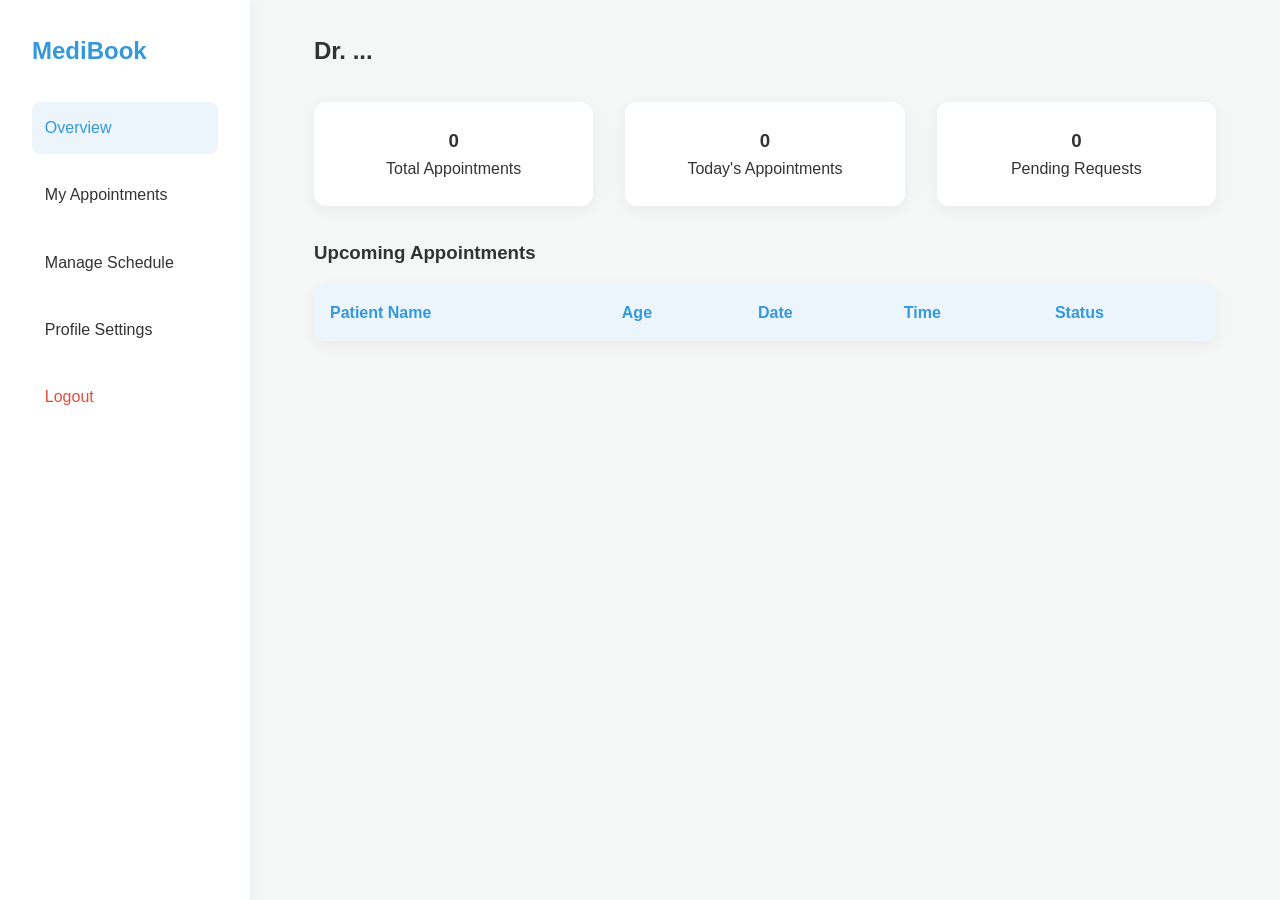
==== templates/doctor_dashboard.html @ 27b3cee6 "project upload" ====
<!DOCTYPE html>
<html lang="en">
<head>
    <meta charset="UTF-8">
    <meta name="viewport" content="width=device-width, initial-scale=1.0">
    <title>Doctor Dashboard - MediBook</title>
    <link rel="stylesheet" href="/static/css/style.css">
    <style>
        .sidebar {
            width: 250px;
            background: var(--white);
            height: 100vh;
            position: fixed;
            padding: 2rem;
            box-shadow: var(--shadow-soft);
        }
        .main-content {
            margin-left: 250px;
            padding: 2rem 5%;
        }
        .sidebar-links {
            list-style: none;
            margin-top: 2rem;
        }
        .sidebar-links li {
            margin-bottom: 1rem;
        }
        .sidebar-links a {
            text-decoration: none;
            color: var(--text-dark);
            font-weight: 500;
            display: block;
            padding: 0.8rem;
            border-radius: 8px;
            transition: background 0.3s;
        }
        .sidebar-links a:hover, .sidebar-links a.active {
            background: var(--pastel-blue);
            color: var(--secondary-color);
        }
        .stats-grid {
            display: grid;
            grid-template-columns: repeat(3, 1fr);
            gap: 2rem;
            margin-bottom: 2rem;
        }
        .stat-card {
            background: var(--white);
            padding: 1.5rem;
            border-radius: var(--border-radius);
            box-shadow: var(--shadow-soft);
            text-align: center;
        }
        .appointment-table {
            width: 100%;
            background: var(--white);
            border-radius: var(--border-radius);
            box-shadow: var(--shadow-soft);
            overflow: hidden;
            border-collapse: collapse;
        }
        .appointment-table th, .appointment-table td {
            padding: 1rem;
            text-align: left;
            border-bottom: 1px solid #eee;
        }
        .appointment-table th {
            background: var(--pastel-blue);
            color: var(--secondary-color);
        }
    </style>
</head>
<body>
    <div class="sidebar">
        <a href="/" class="logo">MediBook</a>
        <ul class="sidebar-links">
            <li><a href="#" class="active" onclick="showSection('overview')">Overview</a></li>
            <li><a href="#" onclick="showSection('appointments')">My Appointments</a></li>
            <li><a href="#" onclick="showSection('availability')">Manage Schedule</a></li>
            <li><a href="#" onclick="showSection('profile')">Profile Settings</a></li>
            <li><a href="/logout" style="color: #e74c3c;">Logout</a></li>
        </ul>
    </div>

    <div class="main-content">
        <header style="display: flex; justify-content: space-between; align-items: center; margin-bottom: 2rem;">
            <h2>Dr. <span id="doctorName">...</span></h2>
            <div id="currentTime" style="color: var(--text-muted);"></div>
        </header>

        <!-- Overview Section -->
        <section id="overviewSection">
            <div class="stats-grid">
                <div class="stat-card">
                    <h3 id="totalApps">0</h3>
                    <p>Total Appointments</p>
                </div>
                <div class="stat-card">
                    <h3 id="todayApps">0</h3>
                    <p>Today's Appointments</p>
                </div>
                <div class="stat-card">
                    <h3 id="pendingApps">0</h3>
                    <p>Pending Requests</p>
                </div>
            </div>

            <h3>Upcoming Appointments</h3>
            <div style="margin-top: 1rem;">
                <table class="appointment-table">
                    <thead>
                        <tr>
                            <th>Patient Name</th>
                            <th>Age</th>
                            <th>Date</th>
                            <th>Time</th>
                            <th>Status</th>
                        </tr>
                    </thead>
                    <tbody id="upcomingTableBody">
                        <!-- Rows loaded here -->
                    </tbody>
                </table>
            </div>
        </section>

        <!-- Appointments Section -->
        <section id="appointmentsSection" style="display: none;">
            <h3>All Appointments</h3>
            <div style="margin-top: 1rem;">
                <table class="appointment-table">
                    <thead>
                        <tr>
                            <th>Patient Name</th>
                            <th>Date</th>
                            <th>Time</th>
                            <th>Status</th>
                            <th>Action</th>
                        </tr>
                    </thead>
                    <tbody id="allTableBody">
                        <!-- Rows loaded here -->
                    </tbody>
                </table>
            </div>
        </section>

        <!-- Availability Section -->
        <section id="availabilitySection" style="display: none;">
            <h3>Manage My Schedule</h3>
            <p style="color: var(--text-muted); margin-bottom: 2rem;">Set your available hours for specific dates in the upcoming week.</p>
            
            <div style="display: grid; grid-template-columns: 1fr 1fr; gap: 2rem;">
                <div class="card">
                    <h4>Add Availability</h4>
                    <form id="availabilityForm" onsubmit="addAvailability(event)">
                        <div class="form-group">
                            <label>Date</label>
                            <input type="date" id="availDate" required>
                        </div>
                        <div style="display: grid; grid-template-columns: 1fr 1fr; gap: 1rem;">
                            <div class="form-group">
                                <label>Start Time</label>
                                <input type="time" id="availStart" required value="09:00">
                            </div>
                            <div class="form-group">
                                <label>End Time</label>
                                <input type="time" id="availEnd" required value="17:00">
                            </div>
                        </div>
                        <button type="submit" class="btn-primary">Add to Schedule</button>
                    </form>
                </div>

                <div class="card">
                    <h4>Current Schedule</h4>
                    <div id="scheduleList" style="margin-top: 1rem;">
                        <!-- Availabilities loaded here -->
                    </div>
                </div>
            </div>
        </section>

        <!-- Profile Section -->
        <section id="profileSection" style="display: none;">
            <h3>Doctor Profile</h3>
            <div class="form-container" style="margin: 2rem 0; max-width: 600px;">
                <form id="docProfileForm">
                    <div class="form-group">
                        <label>Specialization</label>
                        <input type="text" id="docSpec" readonly>
                    </div>
                    <div class="form-group">
                        <label>Years of Experience</label>
                        <input type="number" id="docExp" name="experience">
                    </div>
                    <div class="form-group">
                        <label>Phone</label>
                        <input type="tel" id="docPhone" name="phone">
                    </div>
                    <button type="submit" class="btn-primary">Update Profile</button>
                </form>
            </div>
        </section>
    </div>

    <script>
        async function init() {
            const res = await fetch('/api/user/me');
            const user = await res.json();
            document.getElementById('doctorName').innerText = user.full_name;
            
            // Profile data
            document.getElementById('docSpec').value = user.specialization || 'N/A';
            document.getElementById('docExp').value = user.experience || 0;
            document.getElementById('docPhone').value = user.phone || '';

            loadOverview();
            updateTime();
            setInterval(updateTime, 1000);
        }

        function updateTime() {
            document.getElementById('currentTime').innerText = new Date().toLocaleString();
        }

        function showSection(id) {
            ['overview', 'appointments', 'availability', 'profile'].forEach(s => {
                document.getElementById(s + 'Section').style.display = s === id ? 'block' : 'none';
            });
            document.querySelectorAll('.sidebar-links a').forEach(a => a.classList.remove('active'));
            if (event) event.target.classList.add('active');

            if (id === 'appointments') loadAllAppointments();
            if (id === 'availability') {
                loadSchedule();
                // Set date constraints
                const today = new Date().toISOString().split('T')[0];
                document.getElementById('availDate').min = today;
                const nextWeek = new Date();
                nextWeek.setDate(nextWeek.getDate() + 7);
                document.getElementById('availDate').max = nextWeek.toISOString().split('T')[0];
            }
        }

        async function addAvailability(e) {
            e.preventDefault();
            const date = document.getElementById('availDate').value;
            const start = document.getElementById('availStart').value;
            const end = document.getElementById('availEnd').value;

            const res = await fetch('/api/doctor/availability', {
                method: 'POST',
                headers: {'Content-Type': 'application/json'},
                body: JSON.stringify({date, start_time: start, end_time: end})
            });

            if (res.ok) {
                alert("Schedule updated!");
                loadSchedule();
            } else {
                alert("Failed to update schedule");
            }
        }

        async function loadSchedule() {
            const res = await fetch('/api/doctor/availability');
            const schedule = await res.json();
            const list = document.getElementById('scheduleList');
            list.innerHTML = schedule.length ? '' : '<p>No availability set.</p>';

            schedule.forEach(item => {
                list.innerHTML += `
                    <div style="padding: 1rem; border-bottom: 1px solid #eee; display: flex; justify-content: space-between;">
                        <span><strong>${item.date}</strong>: ${item.start_time} - ${item.end_time}</span>
                        <button onclick="deleteAvail(${item.id})" style="color: #e74c3c; border: none; background: none; cursor: pointer;">Delete</button>
                    </div>
                `;
            });
        }

        async function deleteAvail(id) {
            if (!confirm("Remove this slot?")) return;
            await fetch(`/api/doctor/availability/${id}`, {method: 'DELETE'});
            loadSchedule();
        }

        async function loadOverview() {
            const res = await fetch('/api/doctor/appointments');
            const appointments = await res.json();
            
            document.getElementById('totalApps').innerText = appointments.length;
            const today = new Date().toISOString().split('T')[0];
            const todayApps = appointments.filter(a => a.date === today);
            document.getElementById('todayApps').innerText = todayApps.length;
            
            const table = document.getElementById('upcomingTableBody');
            table.innerHTML = '';
            
            appointments.slice(0, 5).forEach(app => {
                table.innerHTML += `
                    <tr>
                        <td>${app.patient_name}</td>
                        <td>${app.patient_age}</td>
                        <td>${app.date}</td>
                        <td>${app.time_slot}</td>
                        <td><span style="color: #27ae60">${app.status}</span></td>
                    </tr>
                `;
            });
        }

        async function loadAllAppointments() {
            const res = await fetch('/api/doctor/appointments');
            const appointments = await res.json();
            const table = document.getElementById('allTableBody');
            table.innerHTML = '';

            appointments.forEach(app => {
                table.innerHTML += `
                    <tr>
                        <td>${app.patient_name}</td>
                        <td>${app.date}</td>
                        <td>${app.time_slot}</td>
                        <td>${app.status}</td>
                        <td>
                            ${app.status === 'scheduled' ? `<button onclick="cancelAppointment(${app.id})" style="color:#e74c3c; border:none; background:none; cursor:pointer;">Cancel</button>` : '-'}
                        </td>
                    </tr>
                `;
            });
        }

        async function cancelAppointment(id) {
            if (!confirm("Cancel this appointment?")) return;
            const res = await fetch(`/api/appointments/${id}/cancel`, {method: 'POST'});
            if (res.ok) loadAllAppointments();
        }

        init();
    </script>
</body>
</html>
---- static/css/style.css ----
:root {
    --primary-color: #2c3e50;
    --secondary-color: #3498db;
    --accent-color: #2980b9;
    --bg-light: #f4f7f6;
    --white: #ffffff;
    --text-dark: #333333;
    --text-muted: #7f8c8d;
    --shadow-soft: 0 4px 15px rgba(0, 0, 0, 0.05);
    --border-radius: 12px;
    --pastel-blue: #ebf5fb;
    --pastel-green: #eafaf1;
}

* {
    margin: 0;
    padding: 0;
    box-sizing: border-box;
    font-family: 'Inter', -apple-system, sans-serif;
}

body {
    background-color: var(--bg-light);
    color: var(--text-dark);
    line-height: 1.6;
}

/* Navbar */
nav {
    background: var(--white);
    padding: 1rem 5%;
    display: flex;
    justify-content: space-between;
    align-items: center;
    box-shadow: var(--shadow-soft);
    position: sticky;
    top: 0;
    z-index: 1000;
}

.logo {
    font-size: 1.5rem;
    font-weight: 700;
    color: var(--secondary-color);
    text-decoration: none;
}

.nav-links {
    display: flex;
    list-style: none;
    gap: 2rem;
}

.nav-links a {
    text-decoration: none;
    color: var(--text-dark);
    font-weight: 500;
    transition: color 0.3s;
}

.nav-links a:hover {
    color: var(--secondary-color);
}

.btn-login {
    background: var(--secondary-color);
    color: var(--white) !important;
    padding: 0.5rem 1.5rem;
    border-radius: 25px;
}

/* Hero Section */
.hero {
    padding: 5rem 5%;
    display: flex;
    align-items: center;
    justify-content: space-between;
    background: linear-gradient(135deg, #ffffff 0%, #ebf5fb 100%);
}

.hero-content {
    max-width: 600px;
}

.hero h1 {
    font-size: 3.5rem;
    color: var(--primary-color);
    margin-bottom: 1.5rem;
}

.hero p {
    font-size: 1.2rem;
    color: var(--text-muted);
    margin-bottom: 2rem;
}

/* Forms */
.form-container {
    background: var(--white);
    padding: 2.5rem;
    border-radius: var(--border-radius);
    box-shadow: var(--shadow-soft);
    width: 100%;
    max-width: 500px;
    margin: 4rem auto;
}

.form-title {
    text-align: center;
    margin-bottom: 2rem;
    color: var(--primary-color);
}

.form-group {
    margin-bottom: 1.5rem;
}

.form-group label {
    display: block;
    margin-bottom: 0.5rem;
    font-weight: 500;
}

.form-group input, .form-group select {
    width: 100%;
    padding: 0.8rem;
    border: 1px solid #ddd;
    border-radius: 8px;
    outline: none;
    transition: border-color 0.3s;
}

.form-group input:focus {
    border-color: var(--secondary-color);
}

.btn-primary {
    background: var(--secondary-color);
    color: var(--white);
    border: none;
    padding: 1rem;
    width: 100%;
    border-radius: 8px;
    font-size: 1rem;
    font-weight: 600;
    cursor: pointer;
    transition: background 0.3s;
}

.btn-primary:hover {
    background: var(--accent-color);
}

/* Registration Toggle */
.role-toggle {
    display: flex;
    gap: 1rem;
    margin-bottom: 2rem;
}

.role-btn {
    flex: 1;
    padding: 0.8rem;
    border: 1px solid #ddd;
    background: none;
    border-radius: 8px;
    cursor: pointer;
    font-weight: 600;
}

.role-btn.active {
    background: var(--secondary-color);
    color: var(--white);
    border-color: var(--secondary-color);
}

/* Footer */
footer {
    padding: 3rem 5%;
    background: var(--white);
    text-align: center;
    border-top: 1px solid #eee;
}

/* Dashboard Cards */
.dashboard-grid {
    display: grid;
    grid-template-columns: repeat(auto-fill, minmax(300px, 1fr));
    gap: 2rem;
    padding: 2rem 5%;
}

.card {
    background: var(--white);
    padding: 1.5rem;
    border-radius: var(--border-radius);
    box-shadow: var(--shadow-soft);
    transition: transform 0.3s;
}

.card:hover {
    transform: translateY(-5px);
}

/* Bubbles / Chips */
.bubble-grid {
    display: flex;
    flex-wrap: wrap;
    gap: 0.8rem;
    margin: 1rem 0;
}

.bubble {
    padding: 0.6rem 1.2rem;
    background: var(--white);
    border: 2px solid var(--secondary-color);
    color: var(--secondary-color);
    border-radius: 25px;
    cursor: pointer;
    font-weight: 600;
    font-size: 0.9rem;
    transition: all 0.3s;
}

.bubble:hover, .bubble.selected {
    background: var(--secondary-color);
    color: var(--white);
}

.bubble.disabled {
    border-color: #ddd;
    color: #999;
    cursor: not-allowed;
    background: #f9f9f9;
}

/* Success Modal */
#successModal {
    display: none;
    position: fixed;
    top: 0; left: 0;
    width: 100%; height: 100%;
    background: rgba(0,0,0,0.5);
    z-index: 3000;
    justify-content: center;
    align-items: center;
}

.modal-content {
    background: var(--white);
    padding: 3rem;
    border-radius: 20px;
    text-align: center;
    max-width: 400px;
    box-shadow: var(--shadow-soft);
}

.success-icon {
    font-size: 4rem;
    color: #27ae60;
    margin-bottom: 1.5rem;
}

/* Patient Profile Bar */
.patient-profile-bar {
    background: var(--white);
    padding: 1.5rem 2rem;
    border-radius: var(--border-radius);
    box-shadow: var(--shadow-soft);
    display: flex;
    align-items: center;
    gap: 2rem;
    margin-bottom: 2rem;
    position: sticky;
    top: 0;
    z-index: 100;
}

.patient-avatar {
    width: 90px;
    height: 90px;
    border-radius: 50%;
    object-fit: cover;
    border: 4px solid var(--pastel-blue);
}

.welcome-info h2 {
    margin: 0;
    font-size: 1.8rem;
    color: var(--secondary-color);
}

.welcome-info p {
    margin: 0.2rem 0;
    color: var(--text-muted);
    font-weight: 500;
}

.start-booking-btn {
    margin-top: 1rem;
    padding: 1rem 2.5rem;
    font-size: 1.1rem;
    border-radius: 30px;
    animation: pulse 2s infinite;
}

@keyframes pulse {
    0% { transform: scale(1); box-shadow: 0 0 0 0 rgba(52, 152, 219, 0.4); }
    70% { transform: scale(1.05); box-shadow: 0 0 0 10px rgba(52, 152, 219, 0); }
    100% { transform: scale(1); box-shadow: 0 0 0 0 rgba(52, 152, 219, 0); }
}
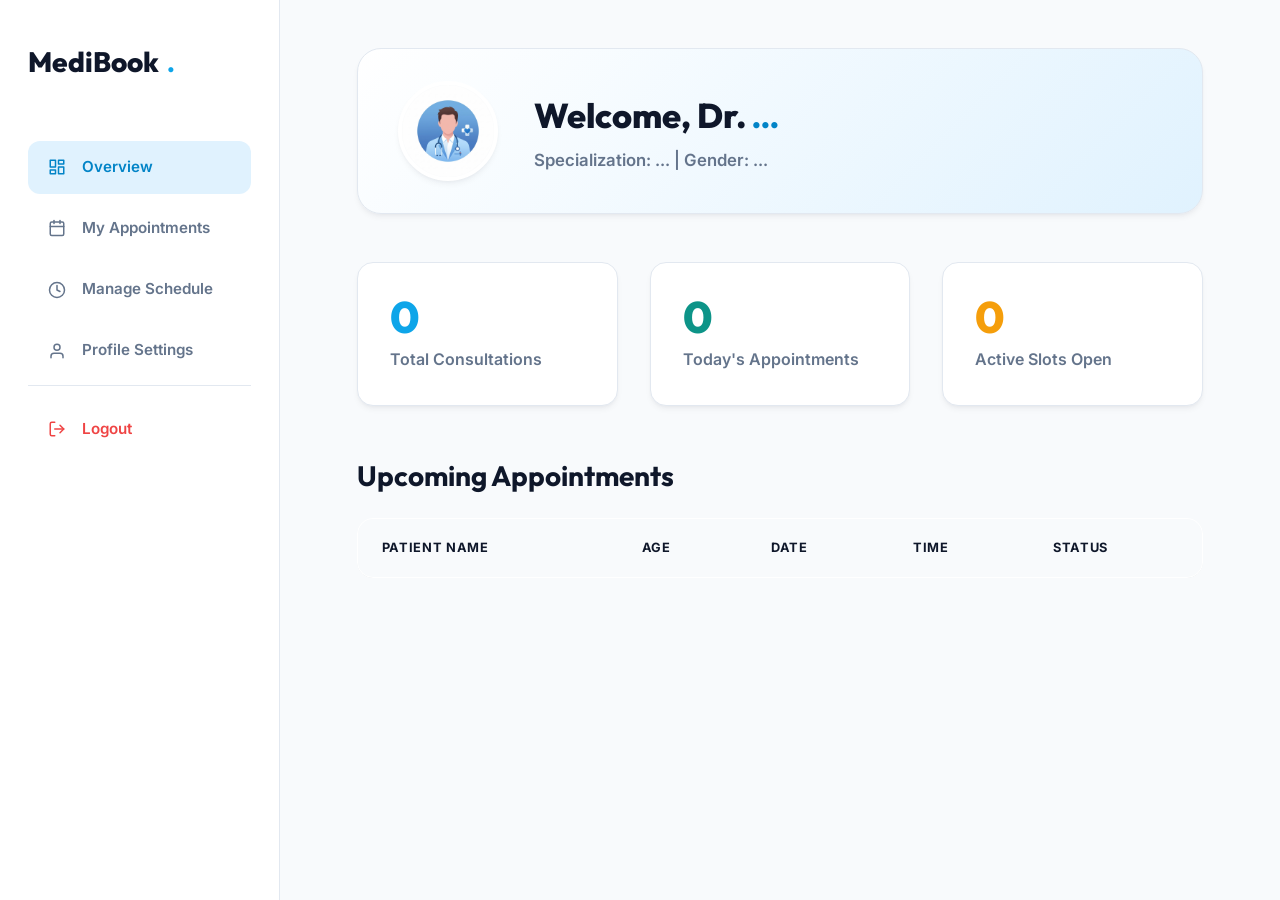
==== commit a6cd58fe: "updated frontend and overall workflow" ====
--- a/templates/doctor_dashboard.html
+++ b/templates/doctor_dashboard.html
@@ -5,108 +5,74 @@
     <meta name="viewport" content="width=device-width, initial-scale=1.0">
     <title>Doctor Dashboard - MediBook</title>
     <link rel="stylesheet" href="/static/css/style.css">
-    <style>
-        .sidebar {
-            width: 250px;
-            background: var(--white);
-            height: 100vh;
-            position: fixed;
-            padding: 2rem;
-            box-shadow: var(--shadow-soft);
-        }
-        .main-content {
-            margin-left: 250px;
-            padding: 2rem 5%;
-        }
-        .sidebar-links {
-            list-style: none;
-            margin-top: 2rem;
-        }
-        .sidebar-links li {
-            margin-bottom: 1rem;
-        }
-        .sidebar-links a {
-            text-decoration: none;
-            color: var(--text-dark);
-            font-weight: 500;
-            display: block;
-            padding: 0.8rem;
-            border-radius: 8px;
-            transition: background 0.3s;
-        }
-        .sidebar-links a:hover, .sidebar-links a.active {
-            background: var(--pastel-blue);
-            color: var(--secondary-color);
-        }
-        .stats-grid {
-            display: grid;
-            grid-template-columns: repeat(3, 1fr);
-            gap: 2rem;
-            margin-bottom: 2rem;
-        }
-        .stat-card {
-            background: var(--white);
-            padding: 1.5rem;
-            border-radius: var(--border-radius);
-            box-shadow: var(--shadow-soft);
-            text-align: center;
-        }
-        .appointment-table {
-            width: 100%;
-            background: var(--white);
-            border-radius: var(--border-radius);
-            box-shadow: var(--shadow-soft);
-            overflow: hidden;
-            border-collapse: collapse;
-        }
-        .appointment-table th, .appointment-table td {
-            padding: 1rem;
-            text-align: left;
-            border-bottom: 1px solid #eee;
-        }
-        .appointment-table th {
-            background: var(--pastel-blue);
-            color: var(--secondary-color);
-        }
-    </style>
 </head>
 <body>
-    <div class="sidebar">
-        <a href="/" class="logo">MediBook</a>
+    <!-- Mobile top bar header -->
+    <div class="mobile-top-bar">
+        <a href="/" class="logo">MediBook<span>.</span></a>
+        <button class="mobile-nav-toggle" onclick="toggleSidebar()">☰</button>
+    </div>
+
+    <!-- Sidebar Navigation -->
+    <div class="sidebar" id="sidebar">
+        <a href="/" class="logo">MediBook<span>.</span></a>
         <ul class="sidebar-links">
-            <li><a href="#" class="active" onclick="showSection('overview')">Overview</a></li>
-            <li><a href="#" onclick="showSection('appointments')">My Appointments</a></li>
-            <li><a href="#" onclick="showSection('availability')">Manage Schedule</a></li>
-            <li><a href="#" onclick="showSection('profile')">Profile Settings</a></li>
-            <li><a href="/logout" style="color: #e74c3c;">Logout</a></li>
+            <li><a href="#" class="active" id="overviewLink" onclick="showSection('overview')">
+                <svg xmlns="http://www.w3.org/2000/svg" width="18" height="18" viewBox="0 0 24 24" fill="none" stroke="currentColor" stroke-width="2" stroke-linecap="round" stroke-linejoin="round"><rect x="3" y="3" width="7" height="9"></rect><rect x="14" y="3" width="7" height="5"></rect><rect x="14" y="12" width="7" height="9"></rect><rect x="3" y="16" width="7" height="5"></rect></svg>
+                <span>Overview</span>
+            </a></li>
+            <li><a href="#" id="appointmentsLink" onclick="showSection('appointments')">
+                <svg xmlns="http://www.w3.org/2000/svg" width="18" height="18" viewBox="0 0 24 24" fill="none" stroke="currentColor" stroke-width="2" stroke-linecap="round" stroke-linejoin="round"><rect x="3" y="4" width="18" height="18" rx="2" ry="2"></rect><line x1="16" y1="2" x2="16" y2="6"></line><line x1="8" y1="2" x2="8" y2="6"></line><line x1="3" y1="10" x2="21" y2="10"></line></svg>
+                <span>My Appointments</span>
+            </a></li>
+            <li><a href="#" id="availabilityLink" onclick="showSection('availability')">
+                <svg xmlns="http://www.w3.org/2000/svg" width="18" height="18" viewBox="0 0 24 24" fill="none" stroke="currentColor" stroke-width="2" stroke-linecap="round" stroke-linejoin="round"><circle cx="12" cy="12" r="10"></circle><polyline points="12 6 12 12 16 14"></polyline></svg>
+                <span>Manage Schedule</span>
+            </a></li>
+            <li><a href="#" id="profileLink" onclick="showSection('profile')">
+                <svg xmlns="http://www.w3.org/2000/svg" width="18" height="18" viewBox="0 0 24 24" fill="none" stroke="currentColor" stroke-width="2" stroke-linecap="round" stroke-linejoin="round"><path d="M20 21v-2a4 4 0 0 0-4-4H8a4 4 0 0 0-4 4v2"></path><circle cx="12" cy="7" r="4"></circle></svg>
+                <span>Profile Settings</span>
+            </a></li>
+            <li style="margin-top: auto; border-top: 1px solid var(--border-color); padding-top: 1rem;">
+                <a href="/logout" style="color: var(--danger);">
+                    <svg xmlns="http://www.w3.org/2000/svg" width="18" height="18" viewBox="0 0 24 24" fill="none" stroke="currentColor" stroke-width="2" stroke-linecap="round" stroke-linejoin="round"><path d="M9 21H5a2 2 0 0 1-2-2V5a2 2 0 0 1 2-2h4"></path><polyline points="16 17 21 12 16 7"></polyline><line x1="21" y1="12" x2="9" y2="12"></line></svg>
+                    <span>Logout</span>
+                </a>
+            </li>
         </ul>
     </div>
 
+    <!-- Main Workspace -->
     <div class="main-content">
-        <header style="display: flex; justify-content: space-between; align-items: center; margin-bottom: 2rem;">
-            <h2>Dr. <span id="doctorName">...</span></h2>
-            <div id="currentTime" style="color: var(--text-muted);"></div>
-        </header>
+        <!-- Doctor Profile Bar -->
+        <div class="doctor-profile-bar animated">
+            <img id="doctorAvatar" src="" class="doctor-avatar" onerror="this.src='/static/img/male_avatar.png'">
+            <div class="welcome-info">
+                <h2>Welcome, Dr. <span id="doctorNameHeader">...</span></h2>
+                <p id="doctorDetails">Specialization: ... | Gender: ...</p>
+            </div>
+            <div style="margin-left: auto; color: var(--text-muted); font-weight: 600;" id="currentTime"></div>
+        </div>
 
         <!-- Overview Section -->
-        <section id="overviewSection">
+        <section id="overviewSection" class="animated">
             <div class="stats-grid">
                 <div class="stat-card">
                     <h3 id="totalApps">0</h3>
-                    <p>Total Appointments</p>
+                    <p>Total Consultations</p>
                 </div>
                 <div class="stat-card">
-                    <h3 id="todayApps">0</h3>
+                    <h3 id="todayApps" style="color: var(--accent);">0</h3>
                     <p>Today's Appointments</p>
                 </div>
                 <div class="stat-card">
-                    <h3 id="pendingApps">0</h3>
-                    <p>Pending Requests</p>
+                    <h3 id="pendingApps" style="color: var(--warning);">0</h3>
+                    <p>Active Slots Open</p>
                 </div>
             </div>
 
-            <h3>Upcoming Appointments</h3>
-            <div style="margin-top: 1rem;">
+            <h3 style="font-size: 1.75rem; margin-bottom: 1.25rem;">Upcoming Appointments</h3>
+            <div style="overflow-x: auto; margin-top: 1rem; border-radius: var(--border-radius);">
                 <table class="appointment-table">
                     <thead>
                         <tr>
@@ -118,16 +84,16 @@
                         </tr>
                     </thead>
                     <tbody id="upcomingTableBody">
-                        <!-- Rows loaded here -->
+                        <!-- Rows loaded dynamically -->
                     </tbody>
                 </table>
             </div>
         </section>
 
         <!-- Appointments Section -->
-        <section id="appointmentsSection" style="display: none;">
-            <h3>All Appointments</h3>
-            <div style="margin-top: 1rem;">
+        <section id="appointmentsSection" style="display: none;" class="animated">
+            <h3 style="font-size: 1.75rem; margin-bottom: 1.25rem;">All Consultations History</h3>
+            <div style="overflow-x: auto; margin-top: 1.25rem; border-radius: var(--border-radius);">
                 <table class="appointment-table">
                     <thead>
                         <tr>
@@ -139,26 +105,26 @@
                         </tr>
                     </thead>
                     <tbody id="allTableBody">
-                        <!-- Rows loaded here -->
+                        <!-- Rows loaded dynamically -->
                     </tbody>
                 </table>
             </div>
         </section>
 
         <!-- Availability Section -->
-        <section id="availabilitySection" style="display: none;">
-            <h3>Manage My Schedule</h3>
-            <p style="color: var(--text-muted); margin-bottom: 2rem;">Set your available hours for specific dates in the upcoming week.</p>
+        <section id="availabilitySection" style="display: none;" class="animated">
+            <h3 style="font-size: 1.75rem; margin-bottom: 0.5rem;">Manage My Schedule</h3>
+            <p style="color: var(--text-muted); margin-bottom: 2.5rem;">Set your available hours for specific dates in the upcoming week.</p>
             
-            <div style="display: grid; grid-template-columns: 1fr 1fr; gap: 2rem;">
-                <div class="card">
-                    <h4>Add Availability</h4>
+            <div style="display: grid; grid-template-columns: 1fr 1.2fr; gap: 2.5rem; align-items: start;" class="stats-grid">
+                <div class="card" style="padding: 2.5rem 2rem;">
+                    <h4 style="font-size: 1.35rem; margin-bottom: 1.5rem;">Add Available Slots</h4>
                     <form id="availabilityForm" onsubmit="addAvailability(event)">
                         <div class="form-group">
                             <label>Date</label>
-                            <input type="date" id="availDate" required>
+                            <input type="date" id="availDate" required style="cursor: pointer;">
                         </div>
-                        <div style="display: grid; grid-template-columns: 1fr 1fr; gap: 1rem;">
+                        <div style="display: grid; grid-template-columns: 1fr 1fr; gap: 1.25rem;">
                             <div class="form-group">
                                 <label>Start Time</label>
                                 <input type="time" id="availStart" required value="09:00">
@@ -168,37 +134,39 @@
                                 <input type="time" id="availEnd" required value="17:00">
                             </div>
                         </div>
-                        <button type="submit" class="btn-primary">Add to Schedule</button>
+                        <button type="submit" class="btn-primary" style="margin-top: 1rem; width: 100%;">Add to Schedule</button>
                     </form>
                 </div>
 
-                <div class="card">
-                    <h4>Current Schedule</h4>
-                    <div id="scheduleList" style="margin-top: 1rem;">
-                        <!-- Availabilities loaded here -->
+                <div class="card" style="padding: 2.5rem 2rem;">
+                    <h4 style="font-size: 1.35rem; margin-bottom: 1.5rem;">Current Schedule List</h4>
+                    <div id="scheduleList" style="margin-top: 1rem; max-height: 400px; overflow-y: auto; padding-right: 0.5rem;">
+                        <!-- Availabilities loaded dynamically -->
                     </div>
                 </div>
             </div>
         </section>
 
         <!-- Profile Section -->
-        <section id="profileSection" style="display: none;">
-            <h3>Doctor Profile</h3>
-            <div class="form-container" style="margin: 2rem 0; max-width: 600px;">
-                <form id="docProfileForm">
+        <section id="profileSection" style="display: none;" class="animated">
+            <h3 style="font-size: 1.75rem; margin-bottom: 1.25rem;">Doctor Profile Settings</h3>
+            <div class="card" style="max-width: 600px;">
+                <form id="docProfileForm" onsubmit="event.preventDefault(); alert('Profile updated successfully! (Simulated)');">
                     <div class="form-group">
                         <label>Specialization</label>
-                        <input type="text" id="docSpec" readonly>
+                        <input type="text" id="docSpec" readonly style="background-color: var(--bg-light); color: var(--text-muted); cursor: not-allowed;">
                     </div>
-                    <div class="form-group">
-                        <label>Years of Experience</label>
-                        <input type="number" id="docExp" name="experience">
+                    <div style="display: grid; grid-template-columns: 1fr 1fr; gap: 1.25rem;">
+                        <div class="form-group">
+                            <label>Years of Experience</label>
+                            <input type="number" id="docExp" name="experience" min="0" required>
+                        </div>
+                        <div class="form-group">
+                            <label>Phone Number</label>
+                            <input type="tel" id="docPhone" name="phone" required>
+                        </div>
                     </div>
-                    <div class="form-group">
-                        <label>Phone</label>
-                        <input type="tel" id="docPhone" name="phone">
-                    </div>
-                    <button type="submit" class="btn-primary">Update Profile</button>
+                    <button type="submit" class="btn-primary" style="margin-top: 1rem; width: auto; padding: 0.85rem 2.5rem;">Update Settings</button>
                 </form>
             </div>
         </section>
@@ -208,7 +176,31 @@
         async function init() {
             const res = await fetch('/api/user/me');
             const user = await res.json();
-            document.getElementById('doctorName').innerText = user.full_name;
+            
+            // Set header info
+            document.getElementById('doctorNameHeader').innerText = user.full_name;
+            document.getElementById('doctorDetails').innerText = `Specialization: ${user.specialization || 'N/A'} | Gender: ${user.gender || 'N/A'}`;
+            
+            // Set avatar based on upload or gender
+            const avatar = document.getElementById('doctorAvatar');
+            if (user.profile_image) {
+                avatar.src = user.profile_image.startsWith('/') ? user.profile_image : `/static/${user.profile_image}`;
+            } else {
+                if (user.gender && user.gender.toLowerCase() === 'female') {
+                    avatar.src = '/static/img/female_avatar.png';
+                } else {
+                    avatar.src = '/static/img/male_avatar.png';
+                }
+            }
+
+            // Fallback for avatar load error
+            avatar.onerror = function() {
+                if (user.gender && user.gender.toLowerCase() === 'female') {
+                    this.src = '/static/img/female_avatar.png';
+                } else {
+                    this.src = '/static/img/male_avatar.png';
+                }
+            };
             
             // Profile data
             document.getElementById('docSpec').value = user.specialization || 'N/A';
@@ -220,16 +212,27 @@
             setInterval(updateTime, 1000);
         }
 
+        function toggleSidebar() {
+            document.getElementById('sidebar').classList.toggle('open');
+        }
+
         function updateTime() {
             document.getElementById('currentTime').innerText = new Date().toLocaleString();
         }
 
         function showSection(id) {
+            // Close mobile sidebar if open
+            document.getElementById('sidebar').classList.remove('open');
+
             ['overview', 'appointments', 'availability', 'profile'].forEach(s => {
                 document.getElementById(s + 'Section').style.display = s === id ? 'block' : 'none';
             });
             document.querySelectorAll('.sidebar-links a').forEach(a => a.classList.remove('active'));
-            if (event) event.target.classList.add('active');
+            
+            // Highlight current active tab
+            const linkId = id + 'Link';
+            const activeLink = document.getElementById(linkId);
+            if (activeLink) activeLink.classList.add('active');
 
             if (id === 'appointments') loadAllAppointments();
             if (id === 'availability') {
@@ -256,85 +259,157 @@
             });
 
             if (res.ok) {
-                alert("Schedule updated!");
+                alert("Schedule updated successfully!");
                 loadSchedule();
+                loadOverview(); // Reload active slots counter
             } else {
                 alert("Failed to update schedule");
             }
         }
 
         async function loadSchedule() {
-            const res = await fetch('/api/doctor/availability');
-            const schedule = await res.json();
-            const list = document.getElementById('scheduleList');
-            list.innerHTML = schedule.length ? '' : '<p>No availability set.</p>';
-
-            schedule.forEach(item => {
-                list.innerHTML += `
-                    <div style="padding: 1rem; border-bottom: 1px solid #eee; display: flex; justify-content: space-between;">
-                        <span><strong>${item.date}</strong>: ${item.start_time} - ${item.end_time}</span>
-                        <button onclick="deleteAvail(${item.id})" style="color: #e74c3c; border: none; background: none; cursor: pointer;">Delete</button>
-                    </div>
-                `;
-            });
+            try {
+                const res = await fetch('/api/doctor/availability');
+                if (!res.ok) throw new Error(`HTTP error ${res.status}`);
+                const schedule = await res.json();
+                const list = document.getElementById('scheduleList');
+                list.innerHTML = schedule.length ? '' : '<p style="color: var(--text-muted); font-size: 0.95rem;">No availability schedules configured.</p>';
+
+                schedule.forEach(item => {
+                    list.innerHTML += `
+                        <div class="schedule-item">
+                            <div>
+                                <span style="font-weight: 700; color: var(--primary);">${item.date}</span>
+                                <span style="display: block; font-size: 0.85rem; color: var(--text-muted); font-weight: 550; margin-top: 0.15rem;">Hours: ${item.start_time} - ${item.end_time}</span>
+                            </div>
+                            <button onclick="deleteAvail(${item.id})" class="btn-outline" style="border-color: var(--danger); color: var(--danger); font-size: 0.8rem; padding: 0.35rem 0.85rem; border-radius: var(--border-radius-sm); font-weight: 600;">Remove</button>
+                        </div>
+                    `;
+                });
+            } catch (err) {
+                console.error("loadSchedule error:", err);
+                const list = document.getElementById('scheduleList');
+                if (list) {
+                    list.innerHTML = `<p style="color: var(--danger); font-size: 0.95rem; font-weight: 600;">Failed to load schedule: ${err.message}</p>`;
+                }
+            }
         }
 
         async function deleteAvail(id) {
-            if (!confirm("Remove this slot?")) return;
+            if (!confirm("Are you sure you want to remove this availability slot?")) return;
             await fetch(`/api/doctor/availability/${id}`, {method: 'DELETE'});
             loadSchedule();
+            loadOverview(); // Reload active slots counter
         }
 
         async function loadOverview() {
-            const res = await fetch('/api/doctor/appointments');
-            const appointments = await res.json();
-            
-            document.getElementById('totalApps').innerText = appointments.length;
-            const today = new Date().toISOString().split('T')[0];
-            const todayApps = appointments.filter(a => a.date === today);
-            document.getElementById('todayApps').innerText = todayApps.length;
-            
-            const table = document.getElementById('upcomingTableBody');
-            table.innerHTML = '';
-            
-            appointments.slice(0, 5).forEach(app => {
-                table.innerHTML += `
-                    <tr>
-                        <td>${app.patient_name}</td>
-                        <td>${app.patient_age}</td>
-                        <td>${app.date}</td>
-                        <td>${app.time_slot}</td>
-                        <td><span style="color: #27ae60">${app.status}</span></td>
-                    </tr>
-                `;
-            });
+            try {
+                const res = await fetch('/api/doctor/appointments');
+                if (!res.ok) throw new Error(`HTTP error ${res.status}`);
+                const appointments = await res.json();
+                
+                // Total consultations
+                document.getElementById('totalApps').innerText = appointments.length;
+                
+                // Today's consultations
+                const today = new Date().toISOString().split('T')[0];
+                const todayApps = appointments.filter(a => a.date === today);
+                document.getElementById('todayApps').innerText = todayApps.length;
+                
+                // Active Slots
+                const availRes = await fetch('/api/doctor/availability');
+                if (!availRes.ok) throw new Error(`HTTP error ${availRes.status}`);
+                const schedule = await availRes.json();
+                document.getElementById('pendingApps').innerText = schedule.length;
+                
+                const table = document.getElementById('upcomingTableBody');
+                
+                const scheduledApps = appointments.filter(a => a.status === 'scheduled');
+                if (scheduledApps.length === 0) {
+                    table.innerHTML = `
+                        <tr>
+                            <td colspan="5" style="text-align: center; color: var(--text-muted); padding: 3rem;">
+                                No upcoming appointments scheduled.
+                            </td>
+                        </tr>
+                    `;
+                    return;
+                }
+
+                table.innerHTML = '';
+                scheduledApps.slice(0, 5).forEach(app => {
+                    table.innerHTML += `
+                        <tr>
+                            <td data-label="Patient Name" style="font-weight: 600;">${app.patient_name}</td>
+                            <td data-label="Age" style="font-weight: 550;">${app.patient_age}</td>
+                            <td data-label="Date" style="color: var(--text-muted); font-weight: 550;">${app.date}</td>
+                            <td data-label="Time" style="color: var(--text-muted); font-weight: 550;">${app.time_slot}</td>
+                            <td data-label="Status"><span class="status-badge status-scheduled">${app.status}</span></td>
+                        </tr>
+                    `;
+                });
+            } catch (err) {
+                console.error("loadOverview error:", err);
+            }
         }
 
         async function loadAllAppointments() {
-            const res = await fetch('/api/doctor/appointments');
-            const appointments = await res.json();
-            const table = document.getElementById('allTableBody');
-            table.innerHTML = '';
-
-            appointments.forEach(app => {
-                table.innerHTML += `
-                    <tr>
-                        <td>${app.patient_name}</td>
-                        <td>${app.date}</td>
-                        <td>${app.time_slot}</td>
-                        <td>${app.status}</td>
-                        <td>
-                            ${app.status === 'scheduled' ? `<button onclick="cancelAppointment(${app.id})" style="color:#e74c3c; border:none; background:none; cursor:pointer;">Cancel</button>` : '-'}
-                        </td>
-                    </tr>
-                `;
-            });
+            try {
+                const res = await fetch('/api/doctor/appointments');
+                if (!res.ok) throw new Error(`HTTP error ${res.status}`);
+                const appointments = await res.json();
+                const table = document.getElementById('allTableBody');
+                
+                if (appointments.length === 0) {
+                    table.innerHTML = `
+                        <tr>
+                            <td colspan="5" style="text-align: center; color: var(--text-muted); padding: 3rem;">
+                                No consultations recorded.
+                            </td>
+                        </tr>
+                    `;
+                    return;
+                }
+
+                table.innerHTML = '';
+                appointments.forEach(app => {
+                    const statusClass = app.status === 'scheduled' ? 'status-badge status-scheduled' : 'status-badge status-cancelled';
+                    table.innerHTML += `
+                        <tr>
+                            <td data-label="Patient Name" style="font-weight: 600;">${app.patient_name}</td>
+                            <td data-label="Date" style="color: var(--text-muted); font-weight: 550;">${app.date}</td>
+                            <td data-label="Time" style="color: var(--text-muted); font-weight: 550;">${app.time_slot}</td>
+                            <td data-label="Status"><span class="${statusClass}">${app.status}</span></td>
+                            <td data-label="Action">
+                                ${app.status === 'scheduled' ? `
+                                    <button onclick="cancelAppointment(${app.id})" class="btn-outline" style="border-color: var(--danger); color: var(--danger); font-size: 0.85rem; padding: 0.35rem 0.85rem; border-radius: var(--border-radius-sm); font-weight: 600;">Cancel</button>
+                                ` : '-'}
+                            </td>
+                        </tr>
+                    `;
+                });
+            } catch (err) {
+                console.error("loadAllAppointments error:", err);
+                const table = document.getElementById('allTableBody');
+                if (table) {
+                    table.innerHTML = `
+                        <tr>
+                            <td colspan="5" style="text-align: center; color: var(--danger); padding: 3rem; font-weight: 600;">
+                                Failed to load consultations: ${err.message}
+                            </td>
+                        </tr>
+                    `;
+                }
+            }
         }
 
         async function cancelAppointment(id) {
-            if (!confirm("Cancel this appointment?")) return;
+            if (!confirm("Are you sure you want to cancel this appointment?")) return;
             const res = await fetch(`/api/appointments/${id}/cancel`, {method: 'POST'});
-            if (res.ok) loadAllAppointments();
+            if (res.ok) {
+                loadAllAppointments();
+                loadOverview();
+            }
         }
 
         init();
--- a/static/css/style.css
+++ b/static/css/style.css
@@ -1,311 +1,984 @@
+@import url('https://fonts.googleapis.com/css2?family=Inter:wght@300;400;500;600;700&family=Outfit:wght@400;500;600;700;800&display=swap');
+
 :root {
-    --primary-color: #2c3e50;
-    --secondary-color: #3498db;
-    --accent-color: #2980b9;
-    --bg-light: #f4f7f6;
-    --white: #ffffff;
-    --text-dark: #333333;
-    --text-muted: #7f8c8d;
-    --shadow-soft: 0 4px 15px rgba(0, 0, 0, 0.05);
-    --border-radius: 12px;
-    --pastel-blue: #ebf5fb;
-    --pastel-green: #eafaf1;
-}
-
+    /* Color Palette */
+    --primary: #0f172a;        /* Deep Slate */
+    --primary-light: #1e293b;  /* Lighter Slate */
+    --secondary: #0ea5e9;      /* Medical Sky Blue */
+    --secondary-hover: #0284c7;
+    --accent: #0d9488;         /* Teal Accent */
+    --accent-hover: #0f766e;
+    --bg-light: #f8fafc;       /* Slate 50 background */
+    --bg-card: #ffffff;
+    --text-main: #334155;      /* Slate 700 main body */
+    --text-muted: #64748b;     /* Slate 500 details */
+    --text-light: #94a3b8;     /* Slate 400 */
+    --border-color: #e2e8f0;   /* Slate 200 thin borders */
+    --focus-ring: rgba(14, 165, 233, 0.25);
+    
+    /* Semantic Colors */
+    --success: #10b981;        /* Emerald 500 */
+    --success-bg: #d1fae5;
+    --danger: #ef4444;         /* Red 500 */
+    --danger-bg: #fee2e2;
+    --warning: #f59e0b;
+    --warning-bg: #fef3c7;
+    --pastel-blue: #e0f2fe;    /* Sky 100 */
+    
+    /* Layout & Shadows */
+    --border-radius-sm: 8px;
+    --border-radius: 16px;
+    --border-radius-lg: 24px;
+    
+    --shadow-sm: 0 1px 3px rgba(0,0,0,0.05), 0 1px 2px rgba(0,0,0,0.02);
+    --shadow-md: 0 4px 6px -1px rgba(15, 23, 42, 0.05), 0 2px 4px -2px rgba(15, 23, 42, 0.05);
+    --shadow-lg: 0 10px 25px -3px rgba(15, 23, 42, 0.08), 0 4px 12px -4px rgba(15, 23, 42, 0.08);
+    --shadow-xl: 0 20px 40px -5px rgba(15, 23, 42, 0.12), 0 8px 20px -6px rgba(15, 23, 42, 0.12);
+    
+    --font-sans: 'Inter', -apple-system, BlinkMacSystemFont, "Segoe UI", Roboto, sans-serif;
+    --font-title: 'Outfit', var(--font-sans);
+    
+    --transition: all 0.3s cubic-bezier(0.4, 0, 0.2, 1);
+}
+
+/* Base resets & styles */
 * {
     margin: 0;
     padding: 0;
     box-sizing: border-box;
-    font-family: 'Inter', -apple-system, sans-serif;
+    font-family: var(--font-sans);
 }
 
 body {
     background-color: var(--bg-light);
-    color: var(--text-dark);
+    color: var(--text-main);
     line-height: 1.6;
-}
-
-/* Navbar */
+    overflow-x: hidden;
+    -webkit-font-smoothing: antialiased;
+}
+
+h1, h2, h3, h4, h5, h6 {
+    font-family: var(--font-title);
+    color: var(--primary);
+    font-weight: 700;
+}
+
+/* Animations */
+@keyframes fadeIn {
+    from { opacity: 0; transform: translateY(12px); }
+    to { opacity: 1; transform: translateY(0); }
+}
+
+@keyframes slideInLeft {
+    from { transform: translateX(-100%); }
+    to { transform: translateX(0); }
+}
+
+@keyframes pulseEffect {
+    0% { transform: scale(1); box-shadow: 0 0 0 0 rgba(14, 165, 233, 0.4); }
+    70% { transform: scale(1.03); box-shadow: 0 0 0 12px rgba(14, 165, 233, 0); }
+    100% { transform: scale(1); box-shadow: 0 0 0 0 rgba(14, 165, 233, 0); }
+}
+
+@keyframes successBounce {
+    0% { transform: scale(0.3); opacity: 0; }
+    50% { transform: scale(1.1); }
+    70% { transform: scale(0.9); }
+    100% { transform: scale(1); opacity: 1; }
+}
+
+/* Utility classes */
+.animated {
+    animation: fadeIn 0.6s cubic-bezier(0.16, 1, 0.3, 1) forwards;
+}
+
+/* Navbar redone */
 nav {
-    background: var(--white);
-    padding: 1rem 5%;
+    background: rgba(255, 255, 255, 0.8);
+    backdrop-filter: blur(12px);
+    border-bottom: 1px solid var(--border-color);
+    padding: 1.25rem 8%;
     display: flex;
     justify-content: space-between;
     align-items: center;
-    box-shadow: var(--shadow-soft);
     position: sticky;
     top: 0;
     z-index: 1000;
+    box-shadow: var(--shadow-sm);
+    transition: var(--transition);
 }
 
 .logo {
-    font-size: 1.5rem;
-    font-weight: 700;
-    color: var(--secondary-color);
+    font-family: var(--font-title);
+    font-size: 1.75rem;
+    font-weight: 800;
+    color: var(--primary);
     text-decoration: none;
+    display: flex;
+    align-items: center;
+    gap: 0.5rem;
+}
+
+.logo span {
+    color: var(--secondary);
 }
 
 .nav-links {
     display: flex;
     list-style: none;
-    gap: 2rem;
+    gap: 2.5rem;
+    align-items: center;
 }
 
 .nav-links a {
     text-decoration: none;
-    color: var(--text-dark);
-    font-weight: 500;
-    transition: color 0.3s;
+    color: var(--text-main);
+    font-weight: 550;
+    font-size: 0.95rem;
+    transition: var(--transition);
+    position: relative;
+    padding: 0.25rem 0;
+}
+
+.nav-links a::after {
+    content: '';
+    position: absolute;
+    bottom: 0;
+    left: 0;
+    width: 0;
+    height: 2px;
+    background-color: var(--secondary);
+    transition: var(--transition);
 }
 
 .nav-links a:hover {
-    color: var(--secondary-color);
+    color: var(--secondary);
+}
+
+.nav-links a:hover::after {
+    width: 100%;
 }
 
 .btn-login {
-    background: var(--secondary-color);
+    background: var(--secondary);
     color: var(--white) !important;
-    padding: 0.5rem 1.5rem;
-    border-radius: 25px;
+    padding: 0.6rem 1.75rem !important;
+    border-radius: 50px;
+    box-shadow: 0 4px 12px rgba(14, 165, 233, 0.2);
+}
+
+.btn-login::after {
+    display: none !important;
+}
+
+.btn-login:hover {
+    background: var(--secondary-hover);
+    transform: translateY(-2px);
+    box-shadow: 0 6px 16px rgba(14, 165, 233, 0.3);
+}
+
+/* Mobile Toggle Hamburger */
+.mobile-nav-toggle {
+    display: none;
+    background: none;
+    border: none;
+    cursor: pointer;
+    font-size: 1.5rem;
+    color: var(--primary);
 }
 
 /* Hero Section */
 .hero {
-    padding: 5rem 5%;
+    padding: 7rem 8% 6rem;
     display: flex;
     align-items: center;
     justify-content: space-between;
-    background: linear-gradient(135deg, #ffffff 0%, #ebf5fb 100%);
+    background: radial-gradient(circle at 80% 20%, #e0f2fe 0%, #ffffff 50%, #f8fafc 100%);
+    min-height: calc(85vh - 72px);
+    gap: 4rem;
 }
 
 .hero-content {
     max-width: 600px;
+    animation: fadeIn 0.8s cubic-bezier(0.16, 1, 0.3, 1);
 }
 
 .hero h1 {
-    font-size: 3.5rem;
-    color: var(--primary-color);
+    font-size: 3.75rem;
+    line-height: 1.15;
+    color: var(--primary);
     margin-bottom: 1.5rem;
 }
 
+.hero h1 span {
+    color: var(--secondary);
+}
+
 .hero p {
-    font-size: 1.2rem;
+    font-size: 1.15rem;
     color: var(--text-muted);
-    margin-bottom: 2rem;
-}
-
-/* Forms */
+    margin-bottom: 2.5rem;
+    line-height: 1.75;
+}
+
+.hero-image {
+    flex: 1;
+    display: flex;
+    justify-content: center;
+    align-items: center;
+    position: relative;
+    animation: fadeIn 1s cubic-bezier(0.16, 1, 0.3, 1) 0.2s both;
+}
+
+.hero-image img {
+    max-width: 100%;
+    height: auto;
+    filter: drop-shadow(0 20px 30px rgba(15, 23, 42, 0.08));
+    transform: scale(1.05);
+}
+
+/* Cards & Layout */
+.card {
+    background: var(--bg-card);
+    padding: 2.25rem;
+    border-radius: var(--border-radius);
+    box-shadow: var(--shadow-md);
+    border: 1px solid var(--border-color);
+    transition: var(--transition);
+}
+
+.card:hover {
+    transform: translateY(-6px);
+    box-shadow: var(--shadow-lg);
+    border-color: rgba(14, 165, 233, 0.2);
+}
+
+/* Buttons */
+.btn-primary {
+    background: var(--secondary);
+    color: #fff;
+    border: none;
+    padding: 0.85rem 1.75rem;
+    border-radius: var(--border-radius-sm);
+    font-size: 1rem;
+    font-weight: 600;
+    cursor: pointer;
+    transition: var(--transition);
+    display: inline-flex;
+    align-items: center;
+    justify-content: center;
+    gap: 0.5rem;
+    text-decoration: none;
+    box-shadow: 0 4px 12px rgba(14, 165, 233, 0.15);
+}
+
+.btn-primary:hover {
+    background: var(--secondary-hover);
+    transform: translateY(-2px);
+    box-shadow: 0 6px 16px rgba(14, 165, 233, 0.25);
+}
+
+.btn-primary:active {
+    transform: translateY(0);
+}
+
+.btn-primary:focus-visible {
+    outline: 2px solid var(--secondary);
+    outline-offset: 2px;
+}
+
+.btn-outline {
+    background: transparent;
+    color: var(--secondary);
+    border: 2px solid var(--secondary);
+    padding: 0.75rem 1.75rem;
+    border-radius: var(--border-radius-sm);
+    font-size: 1rem;
+    font-weight: 600;
+    cursor: pointer;
+    transition: var(--transition);
+    display: inline-flex;
+    align-items: center;
+    justify-content: center;
+    text-decoration: none;
+}
+
+.btn-outline:hover {
+    background: var(--pastel-blue);
+    transform: translateY(-2px);
+}
+
+/* Forms Redesign */
 .form-container {
-    background: var(--white);
-    padding: 2.5rem;
-    border-radius: var(--border-radius);
-    box-shadow: var(--shadow-soft);
+    background: var(--bg-card);
+    padding: 3rem;
+    border-radius: var(--border-radius-lg);
+    box-shadow: var(--shadow-lg);
+    border: 1px solid var(--border-color);
     width: 100%;
-    max-width: 500px;
+    max-width: 550px;
     margin: 4rem auto;
+    animation: fadeIn 0.6s cubic-bezier(0.16, 1, 0.3, 1);
 }
 
 .form-title {
     text-align: center;
-    margin-bottom: 2rem;
-    color: var(--primary-color);
+    margin-bottom: 2.25rem;
+    font-size: 2.25rem;
+    font-weight: 800;
+    color: var(--primary);
 }
 
 .form-group {
     margin-bottom: 1.5rem;
+    position: relative;
 }
 
 .form-group label {
     display: block;
     margin-bottom: 0.5rem;
-    font-weight: 500;
-}
-
-.form-group input, .form-group select {
+    font-weight: 600;
+    font-size: 0.9rem;
+    color: var(--primary-light);
+}
+
+.form-group input, .form-group select, .form-group textarea {
     width: 100%;
-    padding: 0.8rem;
-    border: 1px solid #ddd;
-    border-radius: 8px;
+    padding: 0.85rem 1.15rem;
+    border: 1.5px solid var(--border-color);
+    border-radius: 10px;
     outline: none;
-    transition: border-color 0.3s;
-}
-
-.form-group input:focus {
-    border-color: var(--secondary-color);
-}
-
-.btn-primary {
-    background: var(--secondary-color);
-    color: var(--white);
-    border: none;
-    padding: 1rem;
-    width: 100%;
-    border-radius: 8px;
-    font-size: 1rem;
-    font-weight: 600;
-    cursor: pointer;
-    transition: background 0.3s;
-}
-
-.btn-primary:hover {
-    background: var(--accent-color);
-}
-
-/* Registration Toggle */
+    font-size: 0.95rem;
+    color: var(--primary);
+    background-color: var(--bg-light);
+    transition: var(--transition);
+}
+
+.form-group input::placeholder {
+    color: var(--text-light);
+}
+
+.form-group input:focus, .form-group select:focus, .form-group textarea:focus {
+    border-color: var(--secondary);
+    background-color: #fff;
+    box-shadow: 0 0 0 4px var(--focus-ring);
+}
+
+/* Segmented Control / Role Toggle */
 .role-toggle {
     display: flex;
-    gap: 1rem;
-    margin-bottom: 2rem;
+    background: var(--bg-light);
+    border: 1px solid var(--border-color);
+    border-radius: 12px;
+    padding: 0.35rem;
+    gap: 0.25rem;
+    margin-bottom: 2.25rem;
 }
 
 .role-btn {
     flex: 1;
-    padding: 0.8rem;
-    border: 1px solid #ddd;
+    padding: 0.75rem;
+    border: none;
     background: none;
-    border-radius: 8px;
+    border-radius: 10px;
     cursor: pointer;
+    font-weight: 700;
+    font-size: 0.95rem;
+    color: var(--text-muted);
+    transition: var(--transition);
+}
+
+.role-btn:hover {
+    color: var(--primary);
+}
+
+.role-btn.active {
+    background: var(--bg-card);
+    color: var(--secondary);
+    box-shadow: var(--shadow-sm);
+}
+
+/* Footer Section */
+footer {
+    padding: 4rem 8% 3rem;
+    background: var(--primary);
+    color: #fff;
+    text-align: center;
+    border-top: 1px solid var(--primary-light);
+}
+
+footer p {
+    color: var(--text-light);
+    font-size: 0.95rem;
+}
+
+/* Dashboard Sidebar & Core Grid */
+.sidebar {
+    width: 280px;
+    background: var(--bg-card);
+    height: 100vh;
+    position: fixed;
+    top: 0;
+    left: 0;
+    padding: 2.5rem 1.75rem;
+    border-right: 1px solid var(--border-color);
+    z-index: 100;
+    display: flex;
+    flex-direction: column;
+}
+
+.sidebar .logo {
+    margin-bottom: 3.5rem;
+}
+
+.sidebar-links {
+    list-style: none;
+    display: flex;
+    flex-direction: column;
+    gap: 0.5rem;
+}
+
+.sidebar-links li {
+    margin: 0;
+}
+
+.sidebar-links a {
+    text-decoration: none;
+    color: var(--text-muted);
     font-weight: 600;
-}
-
-.role-btn.active {
-    background: var(--secondary-color);
-    color: var(--white);
-    border-color: var(--secondary-color);
-}
-
-/* Footer */
-footer {
-    padding: 3rem 5%;
-    background: var(--white);
-    text-align: center;
-    border-top: 1px solid #eee;
-}
-
-/* Dashboard Cards */
-.dashboard-grid {
-    display: grid;
-    grid-template-columns: repeat(auto-fill, minmax(300px, 1fr));
-    gap: 2rem;
-    padding: 2rem 5%;
-}
-
-.card {
-    background: var(--white);
-    padding: 1.5rem;
-    border-radius: var(--border-radius);
-    box-shadow: var(--shadow-soft);
-    transition: transform 0.3s;
-}
-
-.card:hover {
-    transform: translateY(-5px);
-}
-
-/* Bubbles / Chips */
-.bubble-grid {
-    display: flex;
-    flex-wrap: wrap;
-    gap: 0.8rem;
-    margin: 1rem 0;
-}
-
-.bubble {
-    padding: 0.6rem 1.2rem;
-    background: var(--white);
-    border: 2px solid var(--secondary-color);
-    color: var(--secondary-color);
-    border-radius: 25px;
-    cursor: pointer;
-    font-weight: 600;
-    font-size: 0.9rem;
-    transition: all 0.3s;
-}
-
-.bubble:hover, .bubble.selected {
-    background: var(--secondary-color);
-    color: var(--white);
-}
-
-.bubble.disabled {
-    border-color: #ddd;
-    color: #999;
-    cursor: not-allowed;
-    background: #f9f9f9;
-}
-
-/* Success Modal */
-#successModal {
+    display: flex;
+    align-items: center;
+    gap: 1rem;
+    padding: 0.9rem 1.25rem;
+    border-radius: 12px;
+    font-size: 0.95rem;
+    transition: var(--transition);
+}
+
+.sidebar-links a:hover {
+    background: var(--bg-light);
+    color: var(--primary);
+}
+
+.sidebar-links a.active {
+    background: var(--pastel-blue);
+    color: var(--secondary-hover);
+}
+
+.main-content {
+    margin-left: 280px;
+    padding: 3rem 6%;
+    min-height: 100vh;
+}
+
+/* Mobile Sidebar Top Bar */
+.mobile-top-bar {
     display: none;
-    position: fixed;
-    top: 0; left: 0;
-    width: 100%; height: 100%;
-    background: rgba(0,0,0,0.5);
-    z-index: 3000;
-    justify-content: center;
-    align-items: center;
-}
-
-.modal-content {
-    background: var(--white);
-    padding: 3rem;
-    border-radius: 20px;
-    text-align: center;
-    max-width: 400px;
-    box-shadow: var(--shadow-soft);
-}
-
-.success-icon {
-    font-size: 4rem;
-    color: #27ae60;
-    margin-bottom: 1.5rem;
-}
-
-/* Patient Profile Bar */
-.patient-profile-bar {
-    background: var(--white);
-    padding: 1.5rem 2rem;
-    border-radius: var(--border-radius);
-    box-shadow: var(--shadow-soft);
-    display: flex;
-    align-items: center;
-    gap: 2rem;
-    margin-bottom: 2rem;
+    background: var(--bg-card);
+    padding: 1rem 5%;
+    border-bottom: 1px solid var(--border-color);
     position: sticky;
     top: 0;
-    z-index: 100;
-}
-
-.patient-avatar {
+    z-index: 200;
+    justify-content: space-between;
+    align-items: center;
+    box-shadow: var(--shadow-sm);
+}
+
+/* Profile Bar Header Cards */
+.patient-profile-bar, .doctor-profile-bar {
+    background: linear-gradient(135deg, var(--bg-card) 0%, var(--pastel-blue) 100%);
+    padding: 2rem 2.5rem;
+    border-radius: var(--border-radius-lg);
+    box-shadow: var(--shadow-md);
+    border: 1px solid var(--border-color);
+    display: flex;
+    align-items: center;
+    gap: 2.25rem;
+    margin-bottom: 3rem;
+}
+
+.patient-avatar, .doctor-avatar {
+    width: 100px;
+    height: 100px;
+    border-radius: 50%;
+    object-fit: cover;
+    border: 4px solid #fff;
+    box-shadow: var(--shadow-md);
+    background-color: var(--bg-light);
+}
+
+.welcome-info h2 {
+    margin: 0 0 0.25rem;
+    font-size: 2.15rem;
+    font-weight: 800;
+    color: var(--primary);
+}
+
+.welcome-info h2 span {
+    color: var(--secondary-hover);
+}
+
+.welcome-info p {
+    margin: 0;
+    color: var(--text-muted);
+    font-weight: 600;
+    font-size: 1.05rem;
+}
+
+.pulse-booking-container {
+    text-align: center;
+    padding: 4rem 2rem;
+    background: var(--bg-card);
+    border-radius: var(--border-radius-lg);
+    box-shadow: var(--shadow-md);
+    border: 1.5px dashed var(--border-color);
+    margin-bottom: 3rem;
+}
+
+.start-booking-btn {
+    padding: 1.25rem 3rem;
+    font-size: 1.2rem;
+    font-weight: 700;
+    border-radius: 50px;
+    animation: pulseEffect 2.2s infinite;
+}
+
+/* Unified Search & Filters */
+.search-bar {
+    background: var(--bg-card);
+    padding: 1.25rem;
+    border-radius: var(--border-radius);
+    display: grid;
+    grid-template-columns: 1fr auto auto;
+    gap: 1.25rem;
+    margin-bottom: 3rem;
+    box-shadow: var(--shadow-md);
+    border: 1px solid var(--border-color);
+}
+
+.search-bar input, .search-bar select {
+    background-color: var(--bg-light);
+    border: 1px solid var(--border-color);
+    border-radius: var(--border-radius-sm);
+    padding: 0.9rem 1.25rem;
+    outline: none;
+    font-size: 0.95rem;
+    transition: var(--transition);
+}
+
+.search-bar input:focus, .search-bar select:focus {
+    background-color: #fff;
+    border-color: var(--secondary);
+    box-shadow: 0 0 0 3px var(--focus-ring);
+}
+
+/* Doctor Card Listings */
+#doctorsList {
+    display: grid;
+    grid-template-columns: 1fr;
+    gap: 1.5rem;
+}
+
+.doctor-card {
+    display: flex;
+    align-items: center;
+    gap: 2rem;
+    padding: 2rem;
+    background: var(--bg-card);
+    border-radius: var(--border-radius);
+    border: 1px solid var(--border-color);
+    box-shadow: var(--shadow-md);
+    transition: var(--transition);
+}
+
+.doctor-card:hover {
+    transform: translateY(-4px);
+    box-shadow: var(--shadow-lg);
+    border-color: rgba(14, 165, 233, 0.2);
+}
+
+.doctor-img {
     width: 90px;
     height: 90px;
     border-radius: 50%;
     object-fit: cover;
-    border: 4px solid var(--pastel-blue);
-}
-
-.welcome-info h2 {
-    margin: 0;
-    font-size: 1.8rem;
-    color: var(--secondary-color);
-}
-
-.welcome-info p {
-    margin: 0.2rem 0;
+    border: 3.5px solid var(--pastel-blue);
+    box-shadow: var(--shadow-sm);
+    background-color: var(--bg-light);
+}
+
+.doctor-card-info {
+    flex: 1;
+}
+
+.doctor-card-info h4 {
+    font-size: 1.35rem;
+    margin-bottom: 0.25rem;
+    color: var(--primary);
+}
+
+.doctor-badge {
+    display: inline-block;
+    padding: 0.25rem 0.75rem;
+    background-color: var(--pastel-blue);
+    color: var(--secondary-hover);
+    font-weight: 700;
+    font-size: 0.85rem;
+    border-radius: 20px;
+    margin-bottom: 0.5rem;
+}
+
+.doctor-card-info p.details {
+    font-size: 0.95rem;
     color: var(--text-muted);
-    font-weight: 500;
-}
-
-.start-booking-btn {
-    margin-top: 1rem;
-    padding: 1rem 2.5rem;
-    font-size: 1.1rem;
+}
+
+/* Scheduling Bubbles/Chips (Wizard Modal) */
+.bubble-grid {
+    display: grid;
+    grid-template-columns: repeat(auto-fill, minmax(110px, 1fr));
+    gap: 0.75rem;
+    margin: 1rem 0 1.5rem;
+}
+
+.bubble {
+    padding: 0.75rem 1rem;
+    background: var(--bg-light);
+    border: 1.5px solid var(--border-color);
+    color: var(--text-main);
+    border-radius: 12px;
+    cursor: pointer;
+    font-weight: 600;
+    font-size: 0.9rem;
+    text-align: center;
+    transition: var(--transition);
+}
+
+.bubble:hover {
+    border-color: var(--secondary);
+    background-color: #fff;
+    color: var(--secondary);
+    transform: scale(1.02);
+}
+
+.bubble.selected {
+    background: var(--secondary);
+    border-color: var(--secondary);
+    color: #fff;
+    box-shadow: 0 4px 12px rgba(14, 165, 233, 0.25);
+}
+
+.bubble.disabled {
+    border-color: var(--border-color);
+    color: var(--text-light);
+    cursor: not-allowed;
+    background: var(--bg-light);
+    opacity: 0.5;
+}
+
+/* Table Design (Doctor Dash) */
+.appointment-table {
+    width: 100%;
+    border-collapse: collapse;
+    background: var(--bg-card);
+    border-radius: var(--border-radius);
+    overflow: hidden;
+    box-shadow: var(--shadow-md);
+    border: 1px solid var(--border-color);
+}
+
+.appointment-table th, .appointment-table td {
+    padding: 1.15rem 1.5rem;
+    text-align: left;
+    border-bottom: 1px solid var(--border-color);
+    font-size: 0.95rem;
+}
+
+.appointment-table th {
+    background: var(--bg-light);
+    color: var(--primary);
+    font-weight: 700;
+    text-transform: uppercase;
+    font-size: 0.8rem;
+    letter-spacing: 0.05em;
+}
+
+.appointment-table tr:last-child td {
+    border-bottom: none;
+}
+
+.appointment-table tr:hover td {
+    background-color: var(--bg-light);
+}
+
+.status-badge {
+    display: inline-block;
+    padding: 0.35rem 0.85rem;
+    font-size: 0.85rem;
+    font-weight: 700;
     border-radius: 30px;
-    animation: pulse 2s infinite;
-}
-
-@keyframes pulse {
-    0% { transform: scale(1); box-shadow: 0 0 0 0 rgba(52, 152, 219, 0.4); }
-    70% { transform: scale(1.05); box-shadow: 0 0 0 10px rgba(52, 152, 219, 0); }
-    100% { transform: scale(1); box-shadow: 0 0 0 0 rgba(52, 152, 219, 0); }
-}
+    text-transform: capitalize;
+}
+
+.status-scheduled {
+    background-color: var(--success-bg);
+    color: var(--success);
+}
+
+.status-cancelled {
+    background-color: var(--danger-bg);
+    color: var(--danger);
+}
+
+/* Stats Cards (Doctor Overview) */
+.stats-grid {
+    display: grid;
+    grid-template-columns: repeat(3, 1fr);
+    gap: 2rem;
+    margin-bottom: 3rem;
+}
+
+.stat-card {
+    background: var(--bg-card);
+    padding: 2rem;
+    border-radius: var(--border-radius);
+    box-shadow: var(--shadow-md);
+    border: 1px solid var(--border-color);
+    text-align: left;
+    display: flex;
+    flex-direction: column;
+    justify-content: space-between;
+    transition: var(--transition);
+}
+
+.stat-card:hover {
+    transform: translateY(-4px);
+    box-shadow: var(--shadow-lg);
+}
+
+.stat-card h3 {
+    font-size: 2.75rem;
+    font-weight: 800;
+    color: var(--secondary);
+    line-height: 1;
+    margin-bottom: 0.5rem;
+}
+
+.stat-card p {
+    color: var(--text-muted);
+    font-weight: 600;
+    font-size: 1rem;
+}
+
+/* Modal Popup Window Frameworks */
+.modal-overlay {
+    display: none;
+    position: fixed;
+    top: 0;
+    left: 0;
+    width: 100%;
+    height: 100%;
+    background: rgba(15, 23, 42, 0.4);
+    backdrop-filter: blur(4px);
+    z-index: 2000;
+    justify-content: center;
+    align-items: center;
+    padding: 1.5rem;
+}
+
+.modal-content {
+    background: var(--bg-card);
+    padding: 3rem 2.5rem;
+    border-radius: var(--border-radius-lg);
+    box-shadow: var(--shadow-xl);
+    border: 1px solid var(--border-color);
+    width: 100%;
+    max-width: 500px;
+    position: relative;
+    animation: fadeIn 0.4s cubic-bezier(0.16, 1, 0.3, 1);
+}
+
+.modal-content h3 {
+    font-size: 1.75rem;
+    margin-bottom: 0.5rem;
+    color: var(--primary);
+}
+
+/* Special styling for Success Popup Modal */
+#successModal .modal-content {
+    text-align: center;
+    max-width: 420px;
+}
+
+#successModal .success-icon {
+    font-size: 4rem;
+    color: #fff;
+    background-color: var(--success);
+    width: 90px;
+    height: 90px;
+    line-height: 90px;
+    border-radius: 50%;
+    display: inline-block;
+    margin-bottom: 1.75rem;
+    box-shadow: 0 8px 24px rgba(16, 185, 129, 0.3);
+    animation: successBounce 0.6s cubic-bezier(0.175, 0.885, 0.32, 1.275) both;
+}
+
+/* Profile updates specific */
+#scheduleList .schedule-item {
+    padding: 1.25rem;
+    border-radius: 12px;
+    background-color: var(--bg-light);
+    border: 1px solid var(--border-color);
+    margin-bottom: 0.85rem;
+    display: flex;
+    justify-content: space-between;
+    align-items: center;
+    transition: var(--transition);
+}
+
+#scheduleList .schedule-item:hover {
+    background-color: #fff;
+    border-color: var(--secondary);
+    box-shadow: var(--shadow-sm);
+}
+
+/* Responsiveness overrides */
+@media (max-width: 1024px) {
+    .hero {
+        padding: 5rem 5% 4rem;
+        flex-direction: column;
+        text-align: center;
+        gap: 3rem;
+    }
+    .hero-content {
+        max-width: 100%;
+    }
+    .hero h1 {
+        font-size: 3rem;
+    }
+    .sidebar {
+        width: 80px;
+        padding: 2.5rem 0.5rem;
+    }
+    .sidebar .logo {
+        font-size: 1.25rem;
+        padding-left: 0.5rem;
+    }
+    .sidebar-links a span {
+        display: none;
+    }
+    .sidebar-links a {
+        justify-content: center;
+        padding: 1rem;
+    }
+    .main-content {
+        margin-left: 80px;
+    }
+}
+
+@media (max-width: 768px) {
+    nav {
+        padding: 1rem 5%;
+    }
+    .nav-links {
+        display: none;
+    }
+    .mobile-nav-toggle {
+        display: block;
+    }
+    
+    .sidebar {
+        transform: translateX(-100%);
+        width: 260px;
+        transition: transform 0.3s cubic-bezier(0.4, 0, 0.2, 1);
+    }
+    .sidebar.open {
+        transform: translateX(0);
+    }
+    .sidebar-links a span {
+        display: inline;
+    }
+    .sidebar-links a {
+        justify-content: flex-start;
+    }
+    
+    .main-content {
+        margin-left: 0;
+        padding: 2rem 4%;
+    }
+    .mobile-top-bar {
+        display: flex;
+    }
+    
+    .patient-profile-bar, .doctor-profile-bar {
+        flex-direction: column;
+        text-align: center;
+        padding: 1.75rem;
+        gap: 1.5rem;
+    }
+    .patient-profile-bar div:last-child {
+        margin-left: unset !important;
+    }
+    
+    .stats-grid {
+        grid-template-columns: 1fr;
+        gap: 1.25rem;
+    }
+    .search-bar {
+        grid-template-columns: 1fr;
+        gap: 1rem;
+    }
+    .doctor-card {
+        flex-direction: column;
+        text-align: center;
+        padding: 1.75rem;
+        gap: 1.5rem;
+    }
+    .doctor-card button {
+        width: 100% !important;
+    }
+    
+    .appointment-table {
+        display: block;
+        box-shadow: none;
+        border: none;
+        background: transparent;
+    }
+    .appointment-table thead {
+        display: none;
+    }
+    .appointment-table tbody, .appointment-table tr, .appointment-table td {
+        display: block;
+        width: 100%;
+    }
+    .appointment-table tr {
+        background-color: var(--bg-card);
+        border: 1px solid var(--border-color);
+        border-radius: var(--border-radius);
+        margin-bottom: 1rem;
+        padding: 1.25rem;
+        box-shadow: var(--shadow-sm);
+    }
+    .appointment-table td {
+        border: none;
+        padding: 0.5rem 0;
+        text-align: right;
+        position: relative;
+    }
+    .appointment-table td::before {
+        content: attr(data-label);
+        position: absolute;
+        left: 0;
+        width: 45%;
+        font-weight: 750;
+        text-align: left;
+        color: var(--text-muted);
+    }
+    
+    .form-container {
+        padding: 2rem 1.5rem;
+        margin: 2rem auto;
+    }
+}
